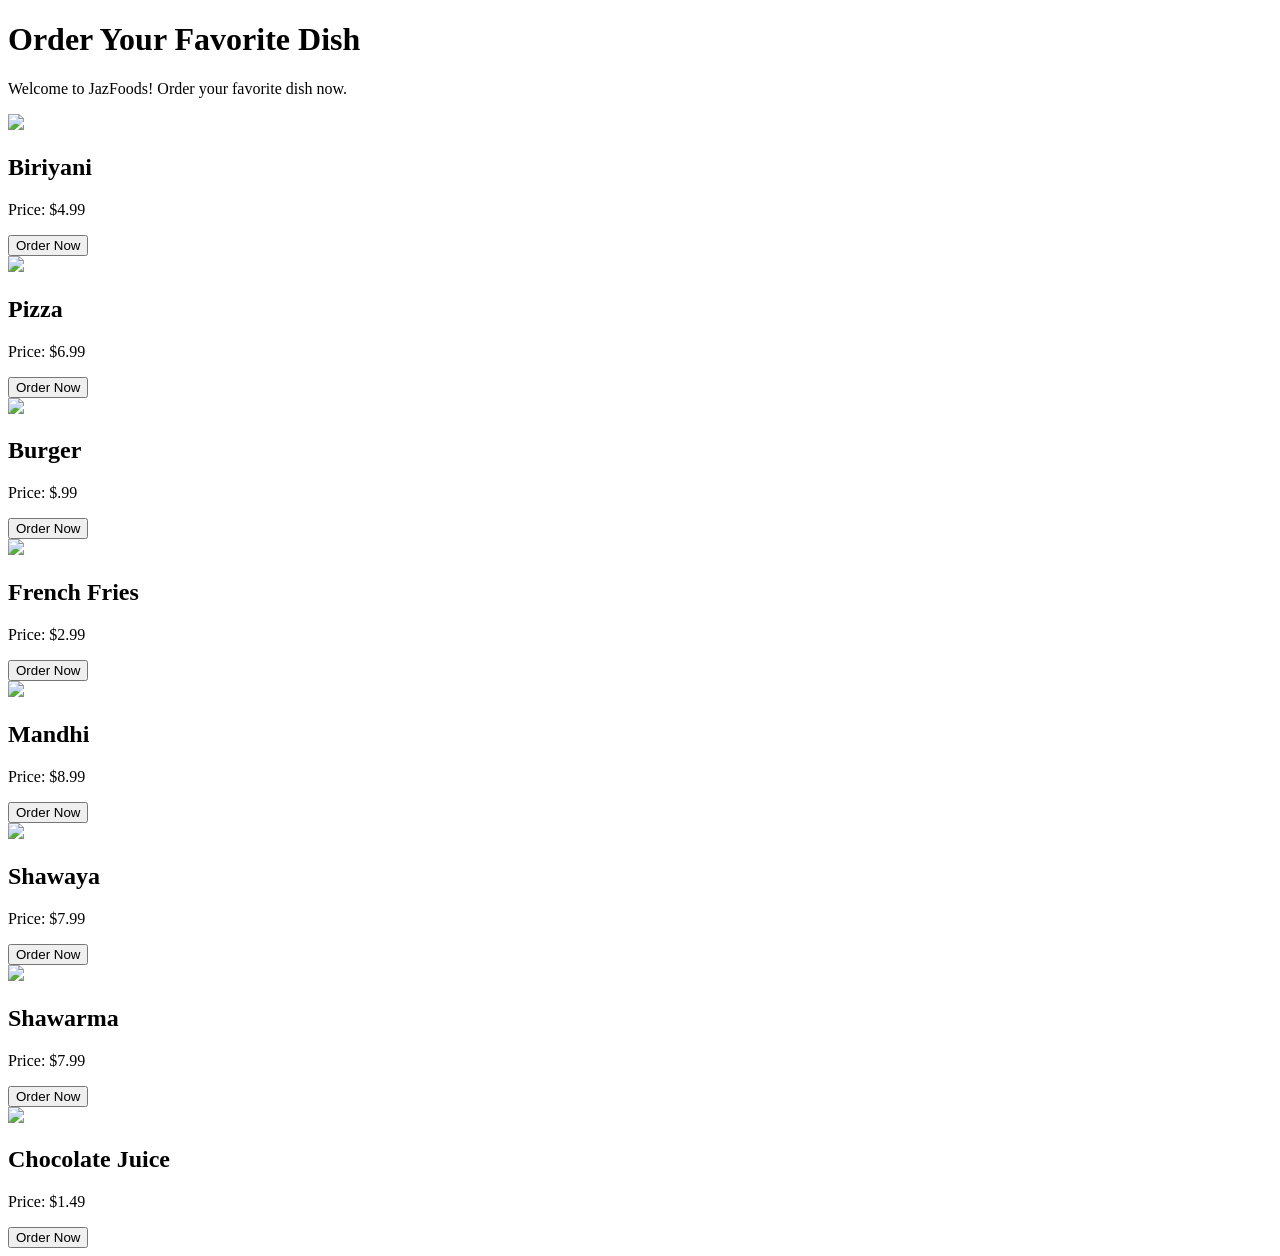
==== order.html @ 27852c32 "feat: maded html for ordering section with photo,name,price and button fix: No fix" ====
<!DOCTYPE html>
<html>
    <head>
        <title>JazFoods Order</title>
        <link rel="stylesheet" href="order.css"/>
    </head>
    <body>
        <h1>Order Your Favorite Dish</h1>
        <p>Welcome to JazFoods! Order your favorite dish now.</p>
        <div class="gridshop">
            <div class="griditem">
                <img src="https://encrypted-tbn0.gstatic.com/images?q=tbn:ANd9GcSFHlCjgnDAOmm_n0tDbuuCFhwoLpsXPdfcewuYOttTgQ&s=10"/>
                <h2>Biriyani</h2>
                <p>Price: $4.99</p>
                <button class="orderbtn">Order Now</button>
            </div>
            <div class="griditem">
                <img src="https://encrypted-tbn0.gstatic.com/images?q=tbn:ANd9GcSPKKtbQAUBvDturGI88M0YIgP1ArYFxbnqTznhTvjwrw&s=10"/>
                <h2>Pizza</h2>
                <p>Price: $6.99</p>
                <button class="orderbtn">Order Now</button>
            </div>
            <div class="griditem">
                <img src="https://encrypted-tbn0.gstatic.com/images?q=tbn:ANd9GcQ99CL3ZFv2IX_hhVTxMA720lPcY_265CDI9AgdZzYvfw&s=10"/>
                <h2>Burger</h2>
                <p>Price: $.99</p>
                <button class="orderbtn">Order Now</button>
            </div>
            <div class="griditem">
                <img src="https://encrypted-tbn0.gstatic.com/images?q=tbn:ANd9GcQPvDTjJMQy5QxMB7-w0yw7Jqkyp0aMY8cs7nKpjZPwmw&s=10"/>
                <h2>French Fries</h2>
                <p>Price: $2.99</p>
                <button class="orderbtn">Order Now</button>
            </div>
            <div class="griditem">
                <img src="https://encrypted-tbn0.gstatic.com/images?q=tbn:ANd9GcTtZ65jt6x5PGpu-cEAI-aHfVd1nyzD5sS7bKXL4jE-HUDGtYlXZhZTy3o9bqsF-ZzXs2kgfWBPQ6NvUUQs9JTO1yKth2QS3aXIa8i3c2EKCQ&s=10"/>
                <h2>Mandhi</h2>
                <p>Price: $8.99</p>
                <button class="orderbtn">Order Now</button>
            </div>
            <div class="griditem">
                <img src="https://encrypted-tbn0.gstatic.com/images?q=tbn:ANd9GcTOBEId6kDGanjEYxsn55RON2L4MtoNTARQxxwpCEuHZA&s=10"/>
                <h2>Shawaya</h2>
                <p>Price: $7.99</p>
                <button class="orderbtn">Order Now</button>
            </div>
            <div class="griditem">
                <img src="https://encrypted-tbn0.gstatic.com/images?q=tbn:ANd9GcQgMVqGHLlibu2T5UYdl-dwuXbTDX70yP5QwdXGkjwTqw&s=10"/>
                <h2>Shawarma</h2>
                <p>Price: $7.99</p>
                <button class="orderbtn">Order Now</button>
            </div>
            <div class="griditem">
                <img src="https://encrypted-tbn0.gstatic.com/images?q=tbn:ANd9GcQMlr58kH3L-XfyXoc2CDdIBHxWR4FOL4ZN4Z9aWMJUWA&s=10"/>
                <h2>Chocolate Juice</h2>
                <p>Price: $1.49</p>
                <button class="orderbtn">Order Now</button>
            </div>
        </div>
    </body>
</html>
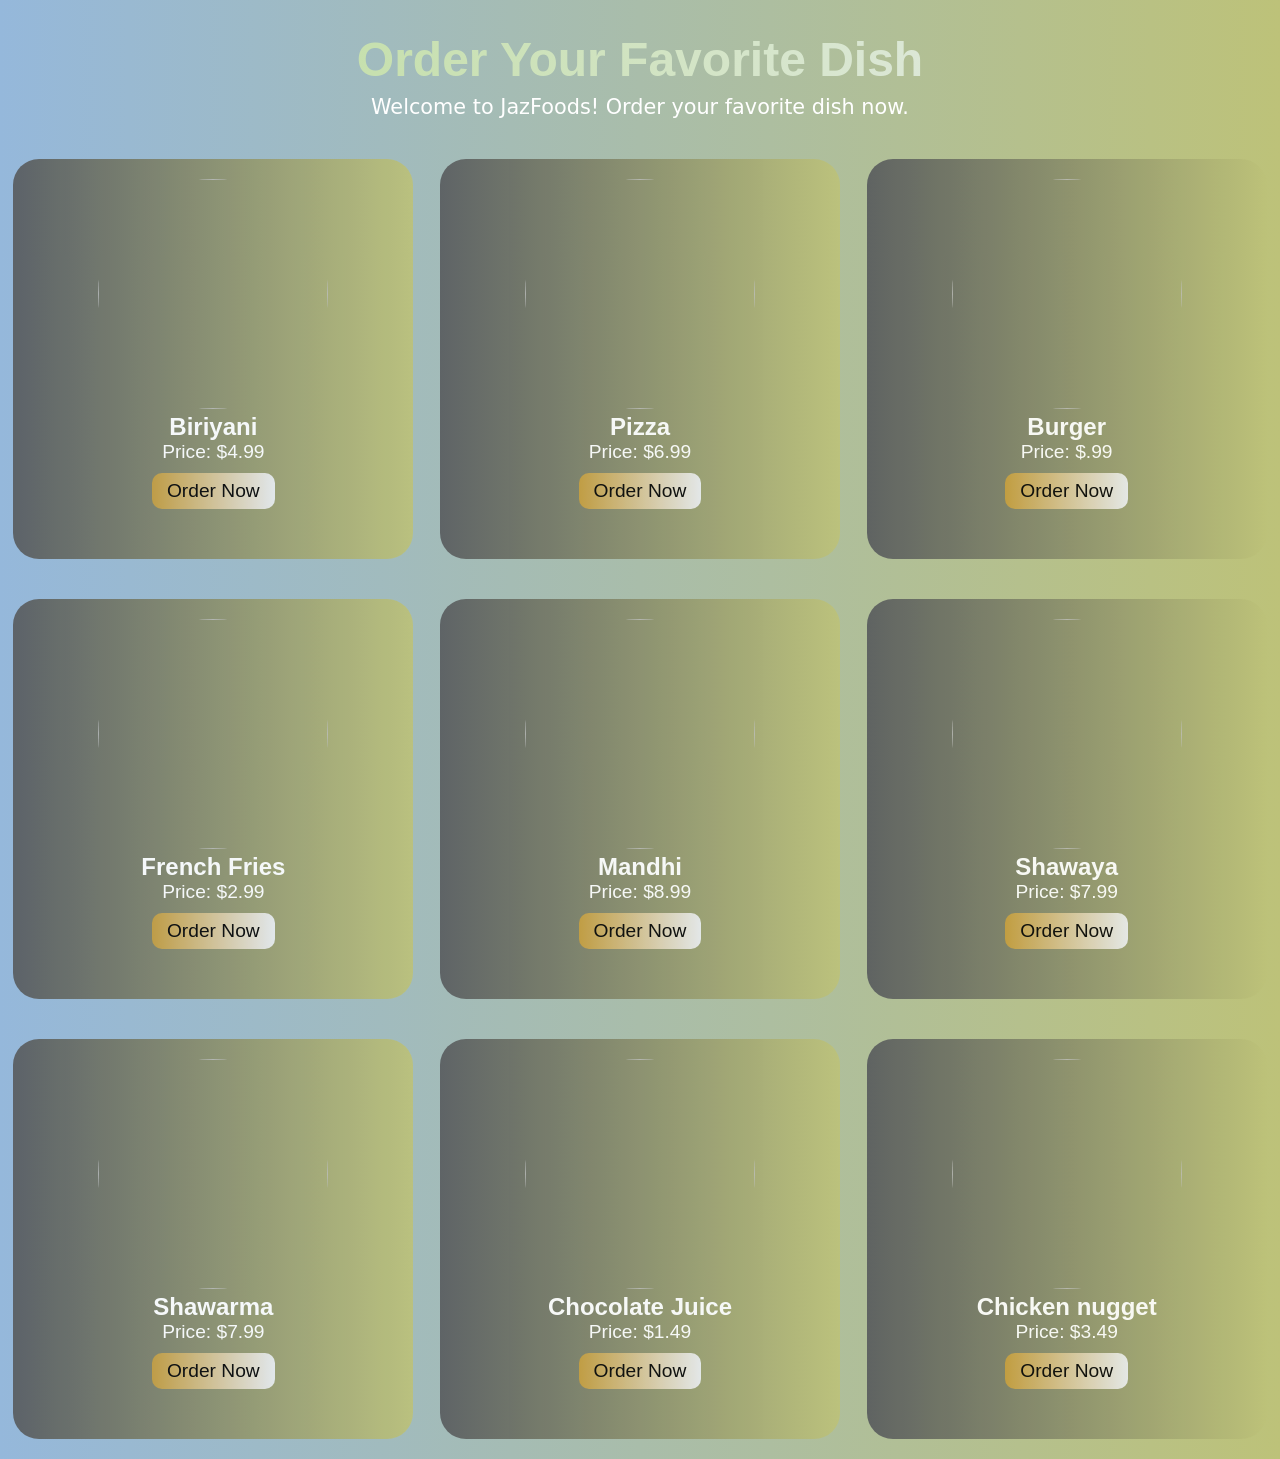
==== commit 14d00e34: "feat: added styling to that order.html it is kinda look to me cool" ====
--- a/order.html
+++ b/order.html
@@ -56,6 +56,12 @@
                 <p>Price: $1.49</p>
                 <button class="orderbtn">Order Now</button>
             </div>
+            <div class="griditem">
+                <img src="https://encrypted-tbn0.gstatic.com/images?q=tbn:ANd9GcTiyoGWuDh1a9cxa4_A7xfZ1gmN7WUSVVYrz4fE_ySRqUR1w2Jqs4QCso_LBjb2IaKx4ricDw6nHYUwJeobh8vOQ7d3jfGB6GDBV_fFl9f7&s=10"/>
+                <h2>Chicken nugget</h2>
+                <p>Price: $3.49</p>
+                <button class="orderbtn">Order Now</button>
+            </div>
         </div>
     </body>
 </html>
--- a/order.css
+++ b/order.css
@@ -0,0 +1,64 @@
+* {
+    margin: 0;
+    padding: 0;
+    box-sizing: border-box;
+}
+body{
+    background: linear-gradient(to right, #95b8db, #bdc279);
+}
+h1{
+    font-family: 'Poppins', sans-serif;
+    background: linear-gradient(to right, #b9db95, #e9ecef);
+    background-clip: text;
+    -webkit-text-fill-color: transparent;
+    font-size: 3rem;
+    text-align: center;
+    margin-top: 2rem;
+}
+body > p {
+    font-family: 'system-ui', sans-serif;
+    text-align: center;
+    color: #fff;
+    font-size: 1.3rem;
+    margin-top: .5rem;
+    margin-bottom: 20px;
+}
+body img {
+    width: 230px;
+    height: 230px;
+    border-radius: 50%;
+    opacity: 0.8;
+}
+.gridshop{
+    display: grid;
+    grid-template-columns: repeat(3, 1fr);
+}
+.griditem{
+    background: linear-gradient(to right, #575a5d, #bdc279);
+    padding: 20px;
+    width: 400px;
+    height: 400px;
+    margin: 20px auto;
+    text-align: center;
+    opacity: 0.9;
+    border-radius: 26px;
+}
+.griditem h2{
+    font-family: sans-serif;
+    color: #fff;
+    font-size: 1.5rem;
+}
+.griditem p{
+    font-family: sans-serif;
+    color: #fff;
+    font-size: 1.2rem;
+}
+.griditem button{
+    background: linear-gradient(to right, #c39a39, #e9ecef);
+    border: none;
+    margin-top: 10px;
+    padding: 7px 15px;
+    font-size: 1.2rem;
+    cursor: pointer;
+    border-radius: 10px;
+}
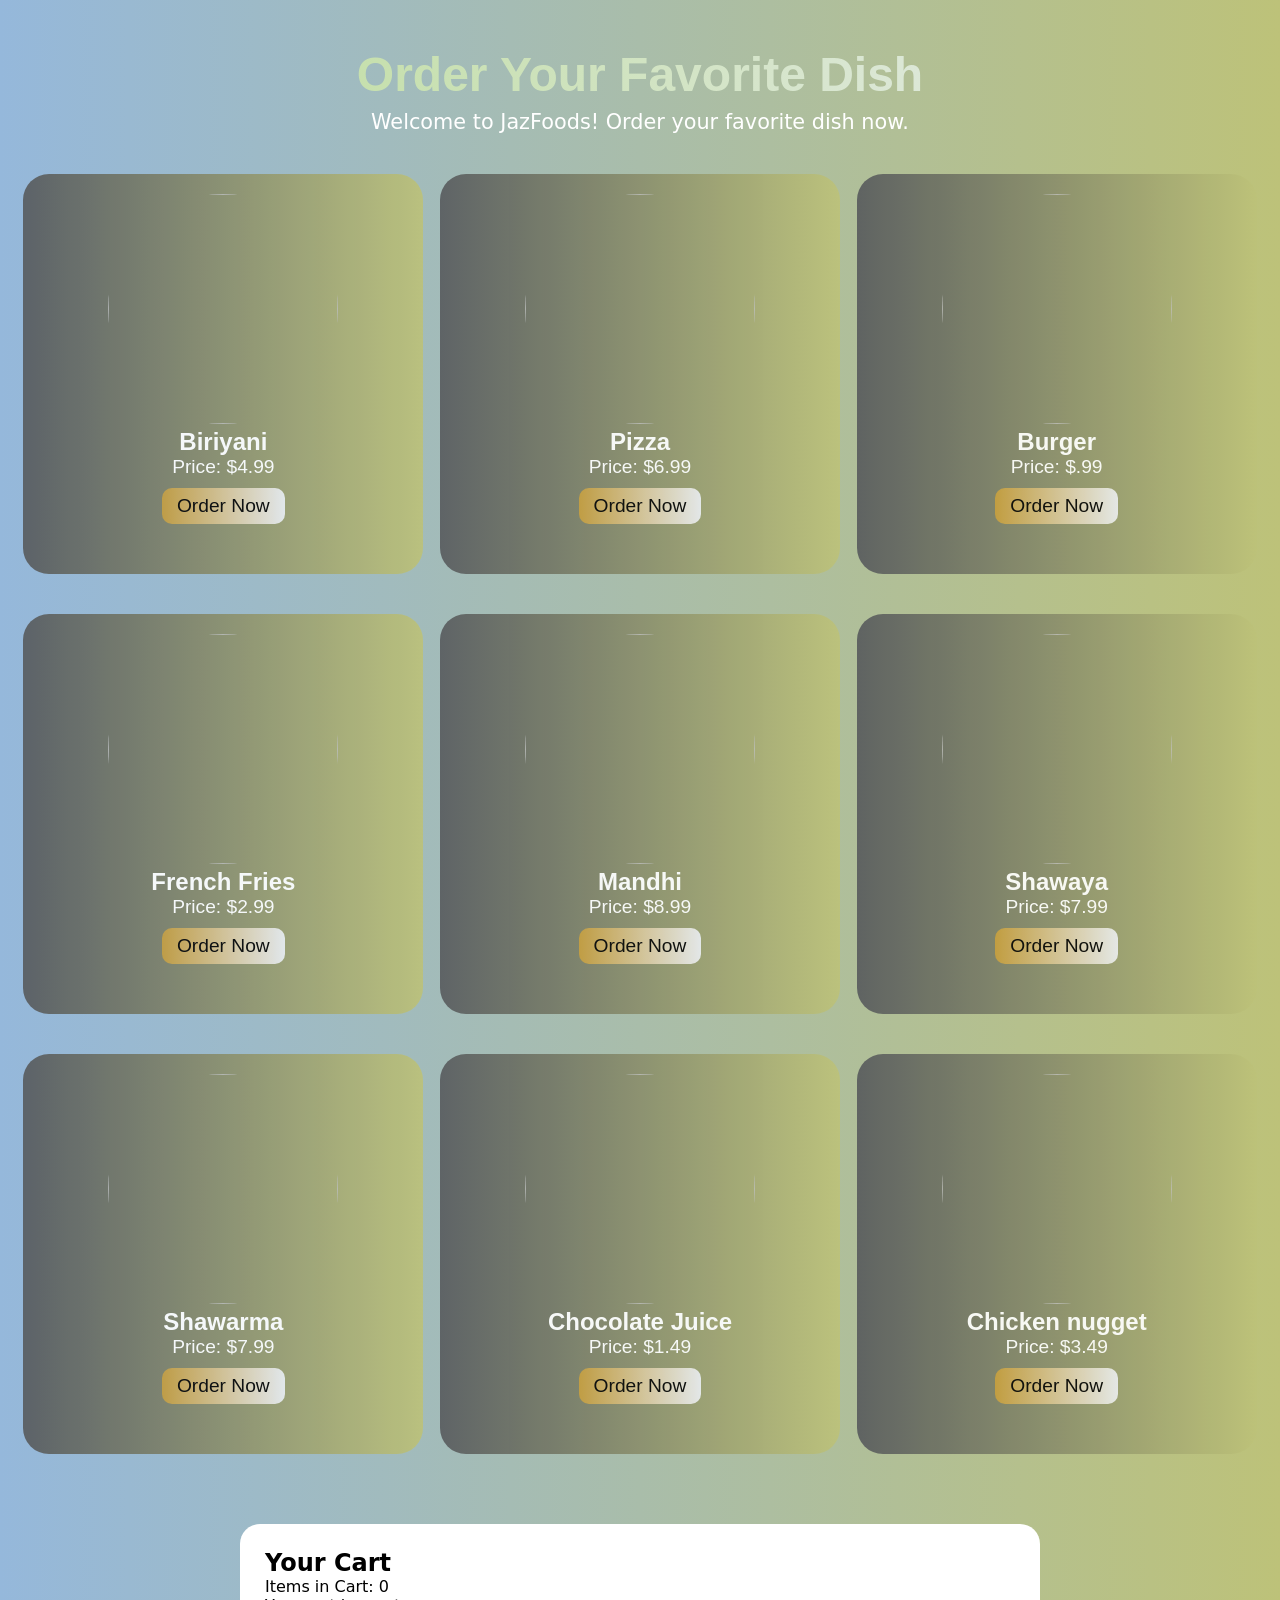
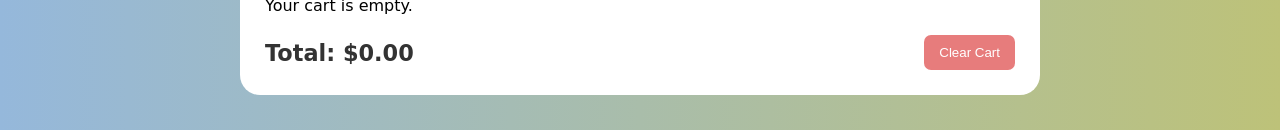
==== commit 506bd6eb: "feat:complted html,css, some js of that site not complted js i changes that html to add cart and oth" ====
--- a/order.html
+++ b/order.html
@@ -63,5 +63,19 @@
                 <button class="orderbtn">Order Now</button>
             </div>
         </div>
+        <section class="cartsec">
+            <h2>Your Cart</h2>
+            <p class="cartcount">
+                Items in Cart: <span id="cartnum">0</span>
+            </p>
+            <div id="cartitem" class="cartitem">
+                <p class="emptycart">Your cart is empty.</p>
+            </div>
+            <div class="cartfooter">
+                <h3>Total: <span id="carttotal">$0.00</span></h3>
+                <button id="clearcart" class="clearcartbtn">Clear Cart</button>
+            </div>
+        </section>
+        <script src="order.js"></script>
     </body>
 </html>
--- a/order.css
+++ b/order.css
@@ -5,6 +5,8 @@
 }
 body{
     background: linear-gradient(to right, #95b8db, #bdc279);
+    min-height: 100vh;
+    padding: 15px;
 }
 h1{
     font-family: 'Poppins', sans-serif;
@@ -61,4 +63,51 @@
     font-size: 1.2rem;
     cursor: pointer;
     border-radius: 10px;
+}
+.cartsec{
+    background: #fff;
+    max-width: 800px;
+    margin: 50px auto 20px;
+    padding: 25px;
+    border-radius: 20px;
+    font-family: 'system-ui', sans-serif;
+}
+.cartitem{
+    display: flex;
+    justify-content: space-between;
+    align-items: center;
+    gap: 12px;
+}
+.cartcontrols button{
+    border: none;
+    background: #bdc279;
+    padding: 7px 12px;
+    border-radius: 7px;
+    cursor: pointer;
+    font-size: 1rem;
+}
+.cartcontrols .removebtn {
+    background: #e77c7c;
+    color: #ffffff;
+}
+.cartfooter{
+    margin-top: 20px;
+    display: flex;
+    justify-content: space-between;
+    align-items: center;
+    flex-wrap: wrap;
+    gap: 15px;
+}
+.cartfooter h3{
+    font-family: 'system-ui', sans-serif;
+    font-size: 1.4rem;
+    color: #333;
+}
+.clearcartbtn{
+    background: #e77c7c;
+    color: #ffffff;
+    border: none;
+    padding: 10px 15px;
+    border-radius: 7px;
+    cursor: pointer;
 }
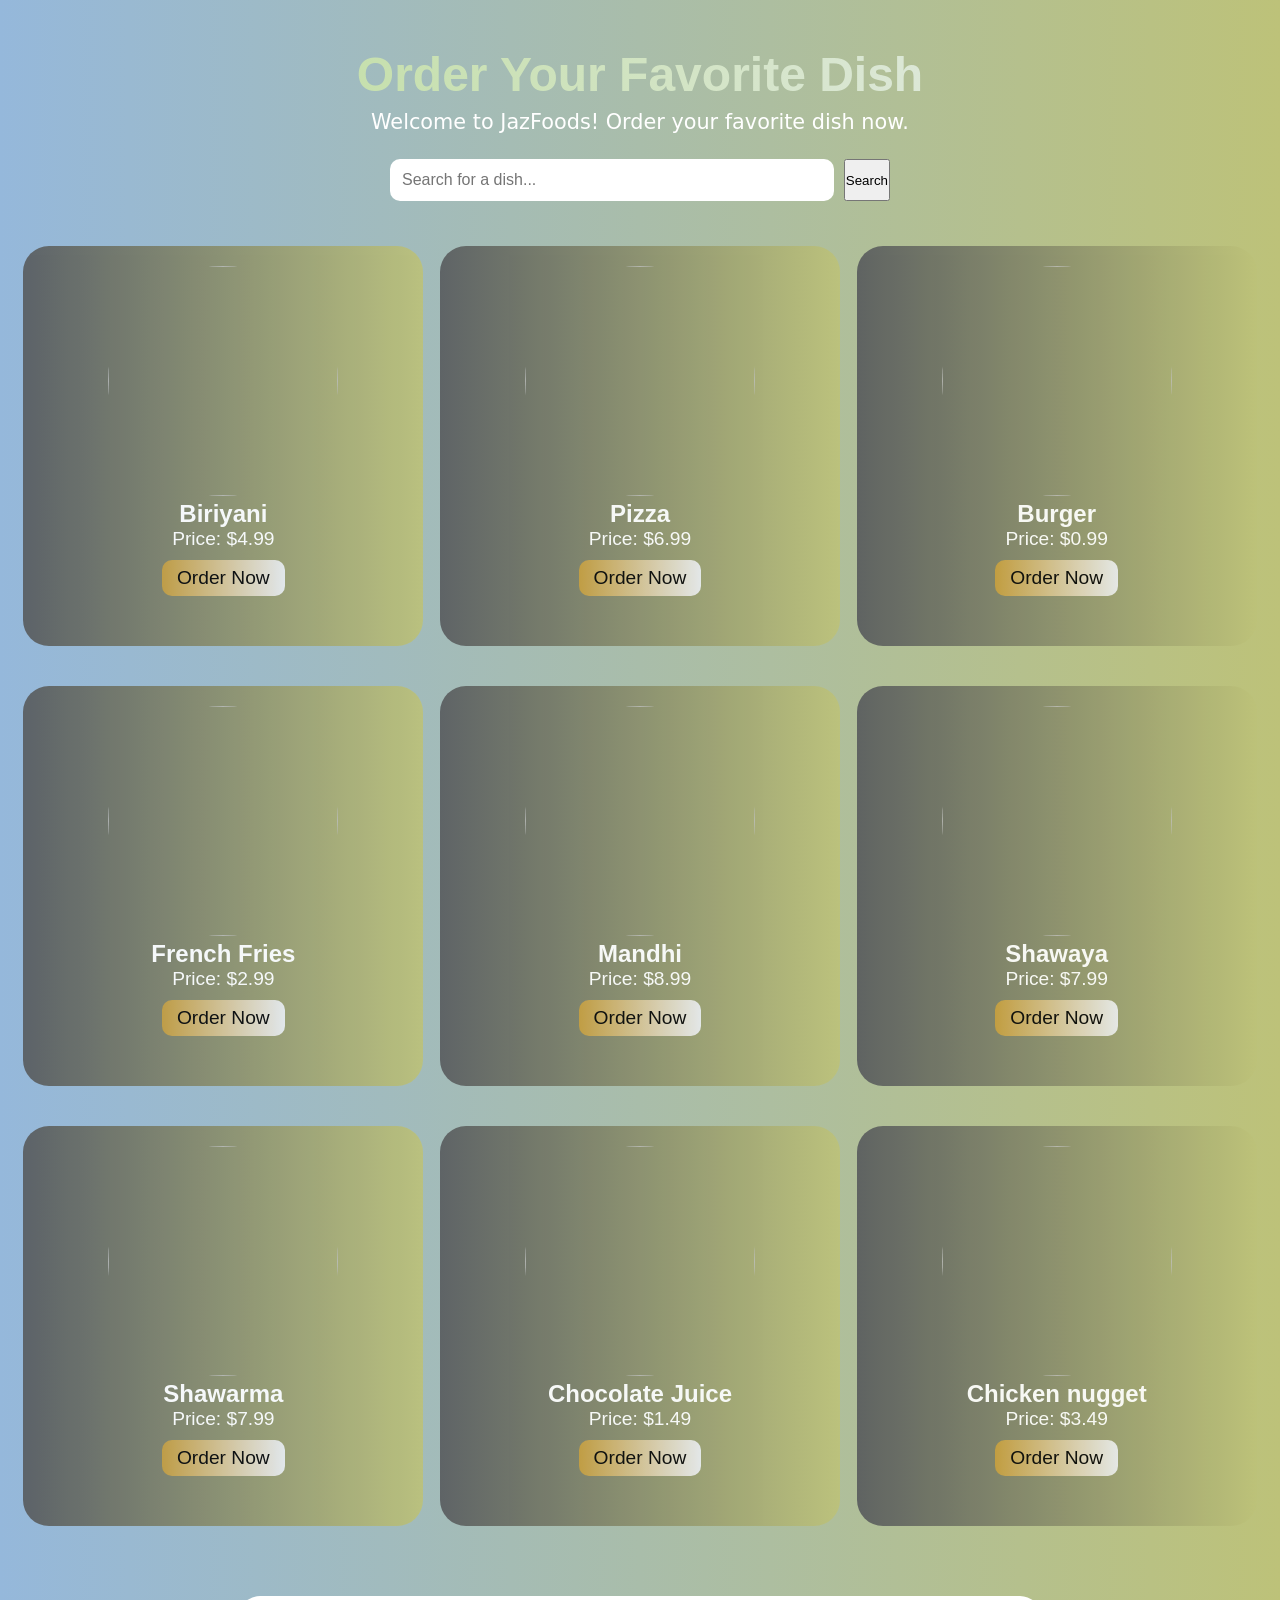
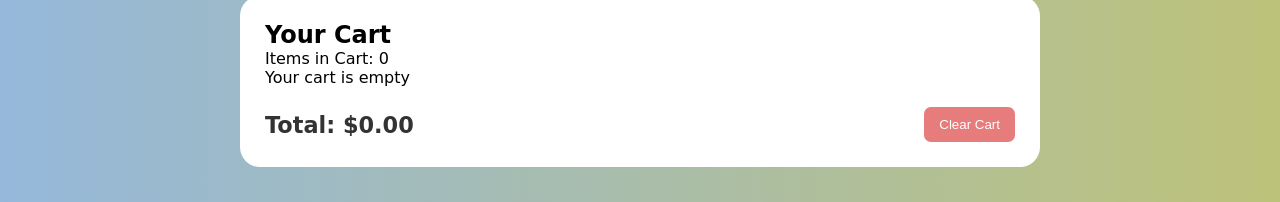
==== commit 0f18d996: "feat: Added a search box where you can filter items also" ====
--- a/order.html
+++ b/order.html
@@ -7,6 +7,11 @@
     <body>
         <h1>Order Your Favorite Dish</h1>
         <p>Welcome to JazFoods! Order your favorite dish now.</p>
+        <div class="searchbox">
+            <input type="text" placeholder="Search for a dish..." id="foodsearch"/>
+            <button id="searchbtn">Search</button>
+        </div>
+        <p id="noresult" style="display:none;">No results found.</p>
         <div class="gridshop">
             <div class="griditem">
                 <img src="https://encrypted-tbn0.gstatic.com/images?q=tbn:ANd9GcSFHlCjgnDAOmm_n0tDbuuCFhwoLpsXPdfcewuYOttTgQ&s=10"/>
@@ -23,7 +28,7 @@
             <div class="griditem">
                 <img src="https://encrypted-tbn0.gstatic.com/images?q=tbn:ANd9GcQ99CL3ZFv2IX_hhVTxMA720lPcY_265CDI9AgdZzYvfw&s=10"/>
                 <h2>Burger</h2>
-                <p>Price: $.99</p>
+                <p>Price: $0.99</p>
                 <button class="orderbtn">Order Now</button>
             </div>
             <div class="griditem">
--- a/order.css
+++ b/order.css
@@ -110,4 +110,25 @@
     padding: 10px 15px;
     border-radius: 7px;
     cursor: pointer;
+}
+.searchbox{
+    display: flex;
+    justify-content: center;
+    gap: 10px;
+    margin: 25px auto;
+    max-width: 500px;
+}
+.searchbox input{
+    flex: 1;
+    padding: 12px;
+    border: none;
+    border-radius: 10px;
+    outline: none;
+    font-size: 1rem;
+}
+#noresult{
+    text-align: center;
+    color: white;
+    font-size: 1.2rem;
+    margin: 20px;
 }
